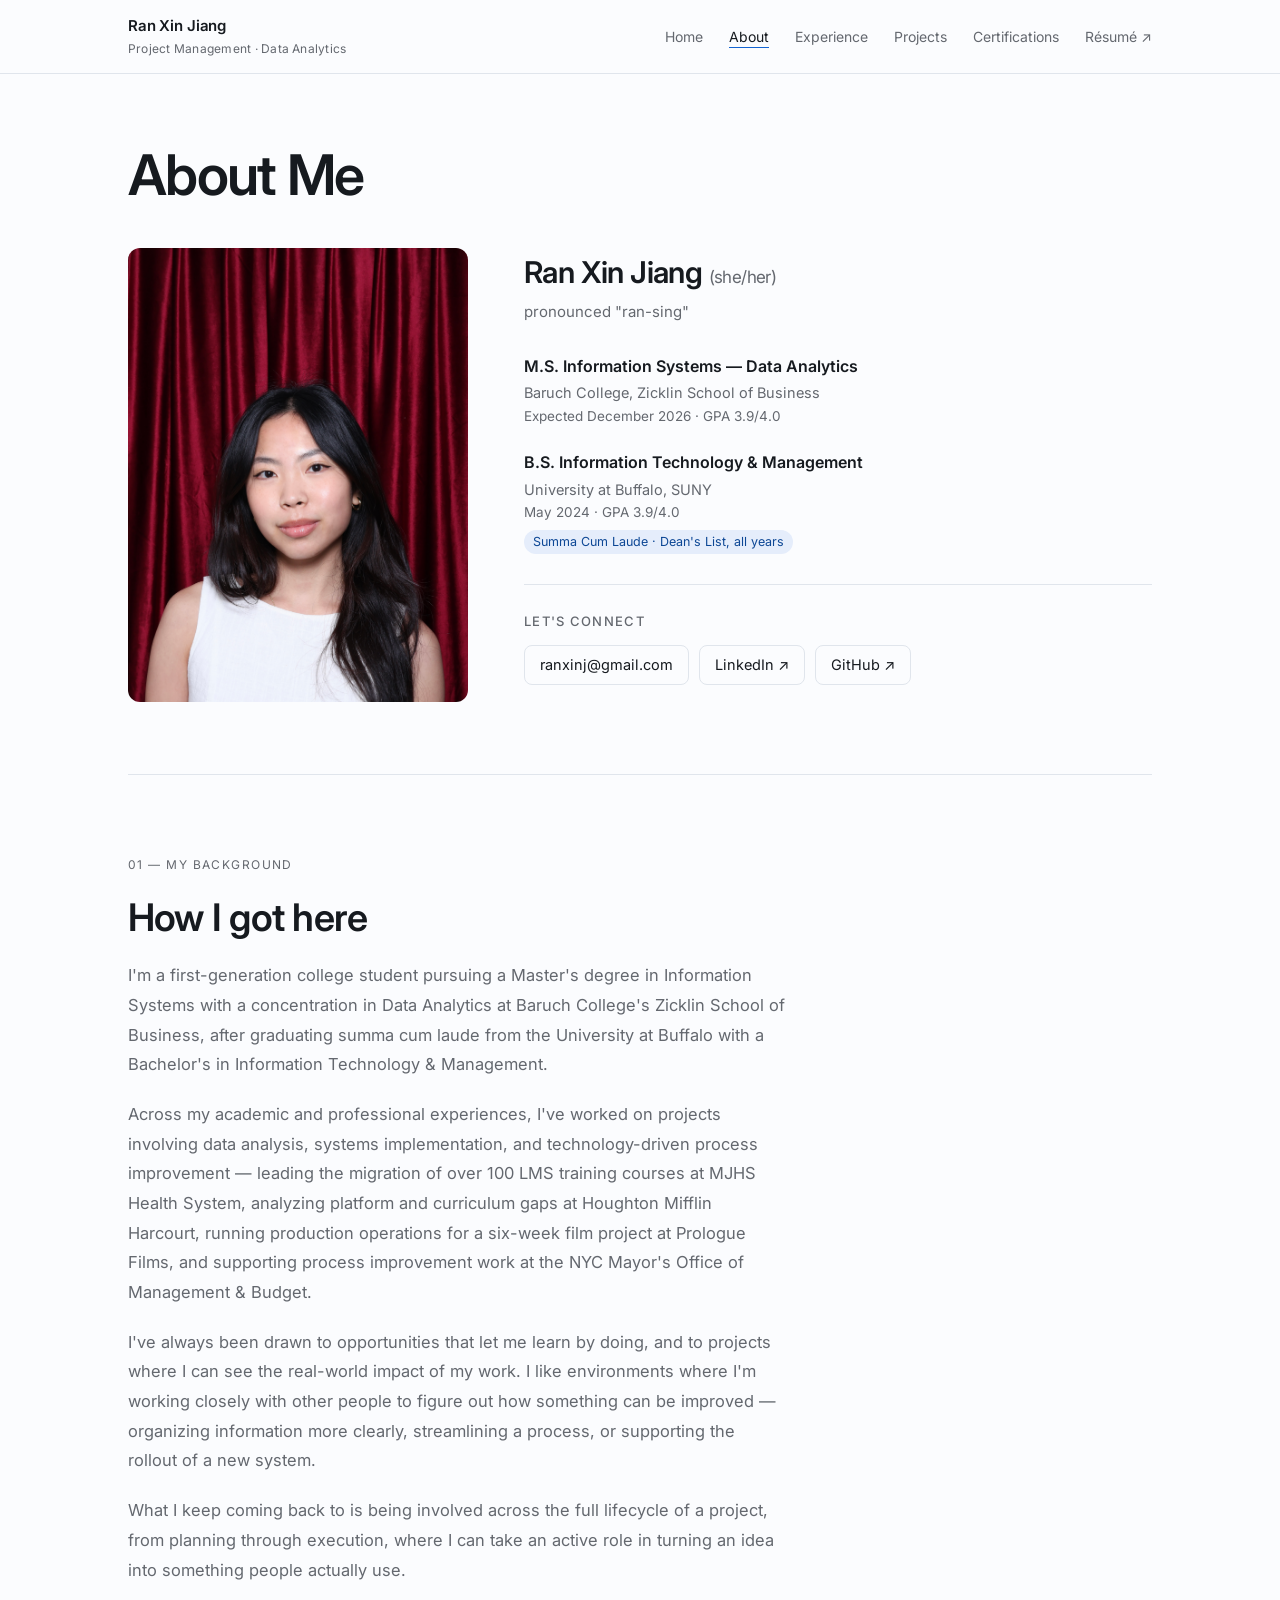
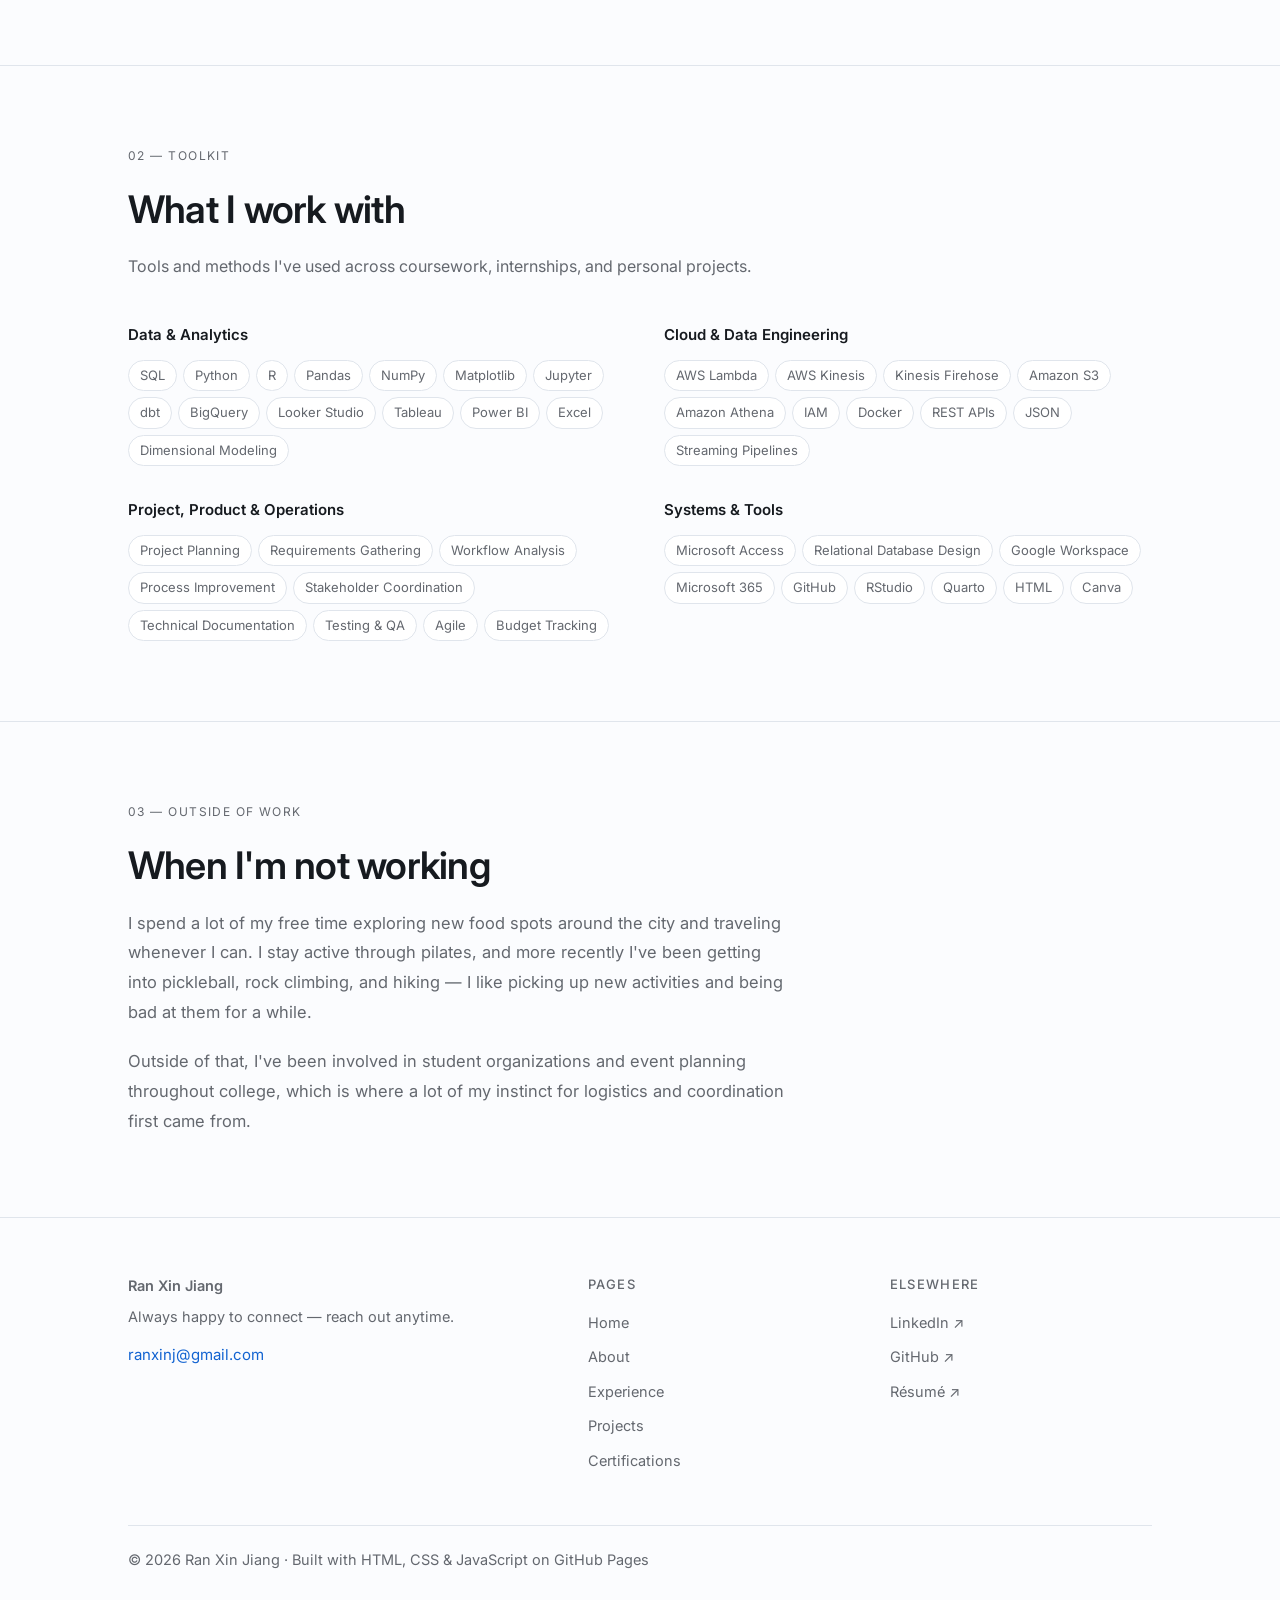
==== about.html @ e55210cb "Create about.html" ====
<!DOCTYPE html>
<html lang="en">
<head>
<meta charset="utf-8">
<meta name="viewport" content="width=device-width, initial-scale=1">
<title>About — Ran Xin Jiang</title>
<meta name="description" content="About Ran Xin Jiang — M.S. Information Systems (Data Analytics) at Baruch College, with experience across project management, data analytics, and operations.">
<link rel="preconnect" href="https://fonts.googleapis.com">
<link rel="preconnect" href="https://fonts.gstatic.com" crossorigin>
<link href="https://fonts.googleapis.com/css2?family=Inter:wght@400;500;600&display=swap" rel="stylesheet">
<link rel="stylesheet" href="css/style.css">
</head>
<body>

<nav class="nav">
  <div class="nav-inner">
    <a class="brand" href="index.html">Ran Xin Jiang<span>Project Management · Data Analytics</span></a>
    <button class="nav-toggle" id="navToggle" aria-label="Menu">Menu</button>
    <ul class="nav-links" id="navLinks">
      <li><a href="index.html">Home</a></li>
      <li><a href="about.html" class="active">About</a></li>
      <li><a href="experience.html">Experience</a></li>
      <li><a href="projects.html">Projects</a></li>
      <li><a href="certifications.html">Certifications</a></li>
      <li><a href="Ran_Xin_Jiang_Resume.pdf" target="_blank" rel="noopener">Résumé ↗</a></li>
    </ul>
  </div>
</nav>

<header class="page-head">
  <div class="wrap">
    <h1>About Me</h1>
  </div>
</header>

<div class="wrap">
  <div class="about-grid">
    <img class="about-photo" src="img/ranxin.jpg" alt="Ran Xin Jiang">
    <div>
      <p class="id-name">Ran Xin Jiang <em>(she/her)</em></p>
      <p class="id-pron">pronounced "ran-sing"</p>

      <div class="edu-item">
        <h3>M.S. Information Systems — Data Analytics</h3>
        <p>Baruch College, Zicklin School of Business</p>
        <p class="meta">Expected December 2026 · GPA 3.9/4.0</p>
      </div>

      <div class="edu-item">
        <h3>B.S. Information Technology &amp; Management</h3>
        <p>University at Buffalo, SUNY</p>
        <p class="meta">May 2024 · GPA 3.9/4.0</p>
        <span class="awards">Summa Cum Laude · Dean's List, all years</span>
      </div>

      <div class="connect">
        <h4>Let's connect</h4>
        <ul>
          <li><a href="mailto:ranxinj@gmail.com">ranxinj@gmail.com</a></li>
          <li><a href="https://www.linkedin.com/in/ranxin-jiang/" target="_blank" rel="noopener">LinkedIn ↗</a></li>
          <li><a href="https://github.com/ranxinjiang" target="_blank" rel="noopener">GitHub ↗</a></li>
        </ul>
      </div>
    </div>
  </div>
</div>

<section class="section">
  <div class="wrap">
    <p class="sec-num">01 — My background</p>
    <h2>How I got here</h2>
    <div class="prose">
      <p>I'm a first-generation college student pursuing a Master's degree in Information Systems with a concentration in Data Analytics at Baruch College's Zicklin School of Business, after graduating summa cum laude from the University at Buffalo with a Bachelor's in Information Technology &amp; Management.</p>
      <p>Across my academic and professional experiences, I've worked on projects involving data analysis, systems implementation, and technology-driven process improvement — leading the migration of over 100 LMS training courses at MJHS Health System, analyzing platform and curriculum gaps at Houghton Mifflin Harcourt, running production operations for a six-week film project at Prologue Films, and supporting process improvement work at the NYC Mayor's Office of Management &amp; Budget.</p>
      <p>I've always been drawn to opportunities that let me learn by doing, and to projects where I can see the real-world impact of my work. I like environments where I'm working closely with other people to figure out how something can be improved — organizing information more clearly, streamlining a process, or supporting the rollout of a new system.</p>
      <p>What I keep coming back to is being involved across the full lifecycle of a project, from planning through execution, where I can take an active role in turning an idea into something people actually use.</p>
    </div>
  </div>
</section>

<section class="section">
  <div class="wrap">
    <p class="sec-num">02 — Toolkit</p>
    <h2>What I work with</h2>
    <p class="sub">Tools and methods I've used across coursework, internships, and personal projects.</p>
    <div class="skills-grid">

      <div class="skill-group">
        <h3>Data &amp; Analytics</h3>
        <ul>
          <li>SQL</li><li>Python</li><li>R</li><li>Pandas</li><li>NumPy</li><li>Matplotlib</li>
          <li>Jupyter</li><li>dbt</li><li>BigQuery</li><li>Looker Studio</li><li>Tableau</li>
          <li>Power BI</li><li>Excel</li><li>Dimensional Modeling</li>
        </ul>
      </div>

      <div class="skill-group">
        <h3>Cloud &amp; Data Engineering</h3>
        <ul>
          <li>AWS Lambda</li><li>AWS Kinesis</li><li>Kinesis Firehose</li><li>Amazon S3</li>
          <li>Amazon Athena</li><li>IAM</li><li>Docker</li><li>REST APIs</li><li>JSON</li>
          <li>Streaming Pipelines</li>
        </ul>
      </div>

      <div class="skill-group">
        <h3>Project, Product &amp; Operations</h3>
        <ul>
          <li>Project Planning</li><li>Requirements Gathering</li><li>Workflow Analysis</li>
          <li>Process Improvement</li><li>Stakeholder Coordination</li><li>Technical Documentation</li>
          <li>Testing &amp; QA</li><li>Agile</li><li>Budget Tracking</li>
        </ul>
      </div>

      <div class="skill-group">
        <h3>Systems &amp; Tools</h3>
        <ul>
          <li>Microsoft Access</li><li>Relational Database Design</li><li>Google Workspace</li>
          <li>Microsoft 365</li><li>GitHub</li><li>RStudio</li><li>Quarto</li><li>HTML</li><li>Canva</li>
        </ul>
      </div>

    </div>
  </div>
</section>

<section class="section">
  <div class="wrap">
    <p class="sec-num">03 — Outside of work</p>
    <h2>When I'm not working</h2>
    <div class="prose">
      <p>I spend a lot of my free time exploring new food spots around the city and traveling whenever I can. I stay active through pilates, and more recently I've been getting into pickleball, rock climbing, and hiking — I like picking up new activities and being bad at them for a while.</p>
      <p>Outside of that, I've been involved in student organizations and event planning throughout college, which is where a lot of my instinct for logistics and coordination first came from.</p>
    </div>
  </div>
</section>

<footer class="footer">
  <div class="wrap">
    <div class="footer-grid">
      <div>
        <p class="name">Ran Xin Jiang</p>
        <p>Always happy to connect — reach out anytime.</p>
        <p style="margin-top:14px"><a class="mail" href="mailto:ranxinj@gmail.com">ranxinj@gmail.com</a></p>
      </div>
      <div>
        <h4>Pages</h4>
        <ul>
          <li><a href="index.html">Home</a></li>
          <li><a href="about.html">About</a></li>
          <li><a href="experience.html">Experience</a></li>
          <li><a href="projects.html">Projects</a></li>
          <li><a href="certifications.html">Certifications</a></li>
        </ul>
      </div>
      <div>
        <h4>Elsewhere</h4>
        <ul>
          <li><a href="https://www.linkedin.com/in/ranxin-jiang/" target="_blank" rel="noopener">LinkedIn ↗</a></li>
          <li><a href="https://github.com/ranxinjiang" target="_blank" rel="noopener">GitHub ↗</a></li>
          <li><a href="Ran_Xin_Jiang_Resume.pdf" target="_blank" rel="noopener">Résumé ↗</a></li>
        </ul>
      </div>
    </div>
    <p class="copyright">© 2026 Ran Xin Jiang · Built with HTML, CSS &amp; JavaScript on GitHub Pages</p>
  </div>
</footer>

<script>
  document.getElementById('navToggle').addEventListener('click', function () {
    document.getElementById('navLinks').classList.toggle('open');
  });
</script>

</body>
</html>
---- css/style.css ----
/* ===== Ran Xin Jiang — portfolio styles ===== */

:root {
  --bg: #fbfcfe;
  --surface: #ffffff;
  --text: #161a1f;
  --muted: #64686f;
  --accent: #1263d1;
  --accent-dark: #0d4795;
  --accent-soft: #e5edfb;
  --border: #e0e5ec;
  --max: 1080px;
  --radius: 12px;
}

* { box-sizing: border-box; margin: 0; padding: 0; }

html { scroll-behavior: smooth; }

body {
  font-family: "Inter", -apple-system, BlinkMacSystemFont, "Segoe UI", Helvetica, Arial, sans-serif;
  background: var(--bg);
  color: var(--text);
  line-height: 1.65;
  -webkit-font-smoothing: antialiased;
}

.wrap { max-width: var(--max); margin: 0 auto; padding: 0 28px; }

a { color: inherit; }

/* ---------- Nav ---------- */
.nav {
  position: sticky;
  top: 0;
  z-index: 50;
  background: rgba(251, 252, 254, 0.85);
  backdrop-filter: blur(10px);
  border-bottom: 1px solid var(--border);
}
.nav-inner {
  max-width: var(--max);
  margin: 0 auto;
  padding: 14px 28px;
  display: flex;
  align-items: center;
  justify-content: space-between;
  gap: 24px;
}
.brand { font-weight: 600; font-size: 15px; letter-spacing: -0.01em; text-decoration: none; }
.brand span { display: block; font-weight: 400; font-size: 12px; color: var(--muted); letter-spacing: 0.02em; }

.nav-links { display: flex; gap: 26px; list-style: none; align-items: center; }
.nav-links a {
  text-decoration: none;
  font-size: 14px;
  color: var(--muted);
  padding-bottom: 2px;
  border-bottom: 1.5px solid transparent;
  transition: color .15s, border-color .15s;
}
.nav-links a:hover { color: var(--text); }
.nav-links a.active { color: var(--text); border-bottom-color: var(--accent); }

.nav-toggle {
  display: none;
  background: none;
  border: 1px solid var(--border);
  border-radius: 8px;
  padding: 6px 10px;
  font-size: 14px;
  cursor: pointer;
}

/* ---------- Hero ---------- */
.hero { padding: 84px 0 60px; }
.hero-split {
  display: grid;
  grid-template-columns: 1fr 340px;
  gap: 56px;
  align-items: center;
}
.hero-photo {
  width: 100%;
  aspect-ratio: 3 / 4;
  object-fit: cover;
  object-position: 55% center;
  border-radius: var(--radius);
  display: block;
}

.eyebrow {
  font-size: 12px;
  letter-spacing: 0.12em;
  text-transform: uppercase;
  color: var(--accent);
  font-weight: 500;
  margin-bottom: 18px;
}
.hero h1 {
  font-size: clamp(42px, 6vw, 66px);
  line-height: 1.03;
  letter-spacing: -0.03em;
  font-weight: 600;
  margin-bottom: 20px;
}
.hero .lede {
  font-size: 18px;
  color: var(--muted);
  max-width: 560px;
  margin-bottom: 32px;
}

.btn-row { display: flex; gap: 12px; flex-wrap: wrap; }
.btn {
  display: inline-block;
  padding: 11px 22px;
  border-radius: 8px;
  font-size: 15px;
  text-decoration: none;
  border: 1px solid var(--border);
  transition: background .15s, border-color .15s;
}
.btn-primary { background: var(--accent); color: #fff; border-color: var(--accent); }
.btn-primary:hover { background: var(--accent-dark); border-color: var(--accent-dark); }
.btn-ghost:hover { border-color: var(--text); }

/* ---------- Stats ---------- */
.stats {
  display: grid;
  grid-template-columns: repeat(3, 1fr);
  gap: 40px;
  padding: 32px 0 80px;
  border-bottom: 1px solid var(--border);
}
.stat .n { font-size: 30px; font-weight: 600; letter-spacing: -0.02em; }
.stat .l { font-size: 14px; color: var(--muted); }

/* ---------- Sections ---------- */
.section { padding: 80px 0; border-bottom: 1px solid var(--border); }
.section:last-of-type { border-bottom: none; }
.sec-num {
  font-size: 12px;
  letter-spacing: 0.12em;
  text-transform: uppercase;
  color: var(--muted);
  margin-bottom: 12px;
}
.section h2 {
  font-size: clamp(28px, 4vw, 38px);
  letter-spacing: -0.02em;
  font-weight: 600;
  margin-bottom: 12px;
}
.section .sub { color: var(--muted); max-width: 640px; margin-bottom: 44px; }

/* ---------- Cards ---------- */
.card-grid { display: grid; grid-template-columns: repeat(3, 1fr); gap: 20px; }
.card {
  background: var(--surface);
  border: 1px solid var(--border);
  border-radius: var(--radius);
  padding: 24px;
  text-decoration: none;
  display: flex;
  flex-direction: column;
  transition: border-color .15s, transform .15s;
}
a.card:hover { border-color: var(--accent); transform: translateY(-2px); }
.card .kicker { font-size: 12px; letter-spacing: .1em; text-transform: uppercase; color: var(--accent); margin-bottom: 12px; }
.card h3 { font-size: 18px; font-weight: 600; letter-spacing: -0.01em; margin-bottom: 10px; }
.card p { font-size: 14.5px; color: var(--muted); flex: 1; }
.tags { display: flex; flex-wrap: wrap; gap: 6px; margin-top: 18px; }
.tag {
  font-size: 12px;
  background: var(--accent-soft);
  color: var(--accent-dark);
  padding: 3px 9px;
  border-radius: 20px;
}

.focus-grid { display: grid; grid-template-columns: repeat(2, 1fr); gap: 36px 48px; }
.focus h3 { font-size: 16px; font-weight: 600; margin-bottom: 6px; }
.focus p { font-size: 14.5px; color: var(--muted); }

/* ---------- About teaser ---------- */
.about-teaser { max-width: 620px; }
.about-teaser p { color: var(--muted); font-size: 16.5px; line-height: 1.75; margin-bottom: 22px; }
.about-teaser .btn { margin-top: 6px; }

/* ---------- Interior page header ---------- */
.page-head { padding: 72px 0 12px; }
.page-head h1 {
  font-size: clamp(38px, 5.5vw, 56px);
  line-height: 1.05;
  letter-spacing: -0.03em;
  font-weight: 600;
}

/* ---------- About: identity block ---------- */
.about-grid {
  display: grid;
  grid-template-columns: 340px 1fr;
  gap: 56px;
  align-items: start;
  padding: 32px 0 72px;
  border-bottom: 1px solid var(--border);
}
.about-photo {
  width: 100%;
  aspect-ratio: 3 / 4;
  object-fit: cover;
  object-position: 55% center;
  border-radius: var(--radius);
  display: block;
}
.id-name { font-size: 30px; font-weight: 600; letter-spacing: -0.02em; margin-bottom: 2px; }
.id-name em { font-style: normal; font-size: 17px; font-weight: 400; color: var(--muted); }
.id-pron { font-size: 15px; color: var(--muted); margin-bottom: 28px; }

.edu-item { margin-bottom: 22px; }
.edu-item h3 { font-size: 16px; font-weight: 600; margin-bottom: 2px; }
.edu-item p { font-size: 14.5px; color: var(--muted); }
.edu-item .meta { font-size: 13.5px; color: var(--muted); }
.edu-item .awards { display: inline-block; font-size: 12.5px; background: var(--accent-soft); color: var(--accent-dark); padding: 2px 9px; border-radius: 20px; margin-top: 6px; }

.connect { margin-top: 30px; padding-top: 26px; border-top: 1px solid var(--border); }
.connect h4 { font-size: 13px; text-transform: uppercase; letter-spacing: .1em; color: var(--muted); font-weight: 500; margin-bottom: 12px; }
.connect ul { list-style: none; display: flex; flex-wrap: wrap; gap: 10px; }
.connect a {
  display: inline-block;
  font-size: 14.5px;
  text-decoration: none;
  border: 1px solid var(--border);
  border-radius: 8px;
  padding: 7px 15px;
  transition: border-color .15s, color .15s;
}
.connect a:hover { border-color: var(--accent); color: var(--accent); }

/* ---------- About: prose ---------- */
.prose { max-width: 660px; }
.prose p { font-size: 16.5px; color: var(--muted); line-height: 1.8; margin-bottom: 20px; }
.prose p:last-child { margin-bottom: 0; }

/* ---------- Skills ---------- */
.skills-grid { display: grid; grid-template-columns: repeat(2, 1fr); gap: 32px 48px; }
.skill-group h3 { font-size: 15px; font-weight: 600; margin-bottom: 12px; }
.skill-group ul { list-style: none; display: flex; flex-wrap: wrap; gap: 6px; }
.skill-group li {
  font-size: 13px;
  background: var(--surface);
  border: 1px solid var(--border);
  color: var(--muted);
  padding: 4px 11px;
  border-radius: 20px;
}

/* ---------- Footer ---------- */
.footer { border-top: 1px solid var(--border); padding: 56px 0 40px; }
.footer-grid { display: grid; grid-template-columns: 1.6fr 1fr 1fr; gap: 40px; }
.footer h4 { font-size: 13px; text-transform: uppercase; letter-spacing: .1em; color: var(--muted); font-weight: 500; margin-bottom: 14px; }
.footer .name { font-weight: 600; margin-bottom: 8px; }
.footer p { font-size: 14.5px; color: var(--muted); }
.footer ul { list-style: none; }
.footer ul li { margin-bottom: 8px; }
.footer ul a { font-size: 14.5px; color: var(--muted); text-decoration: none; }
.footer ul a:hover { color: var(--accent); }
.footer a.mail { color: var(--accent); text-decoration: none; font-size: 15px; }
.copyright { margin-top: 44px; padding-top: 22px; border-top: 1px solid var(--border); font-size: 13px; color: var(--muted); }

/* ---------- Mobile ---------- */
@media (max-width: 860px) {
  .nav-toggle { display: block; }
  .nav-links {
    display: none;
    position: absolute;
    top: 100%;
    left: 0;
    right: 0;
    flex-direction: column;
    gap: 0;
    background: var(--surface);
    border-bottom: 1px solid var(--border);
    padding: 8px 28px 16px;
  }
  .nav-links.open { display: flex; }
  .nav-links a { display: block; padding: 10px 0; border-bottom: none; }

  .hero { padding: 48px 0 40px; }
  .hero-split { grid-template-columns: 1fr; gap: 30px; }
  .hero-photo { max-width: 260px; }

  .stats { grid-template-columns: 1fr; gap: 24px; padding-bottom: 56px; }
  .card-grid, .focus-grid { grid-template-columns: 1fr; }

  .page-head { padding: 44px 0 8px; }
  .about-grid { grid-template-columns: 1fr; gap: 30px; padding: 24px 0 52px; }
  .about-photo { max-width: 260px; }
  .skills-grid { grid-template-columns: 1fr; gap: 26px; }
  .footer-grid { grid-template-columns: 1fr; gap: 32px; }
  .section { padding: 60px 0; }
}
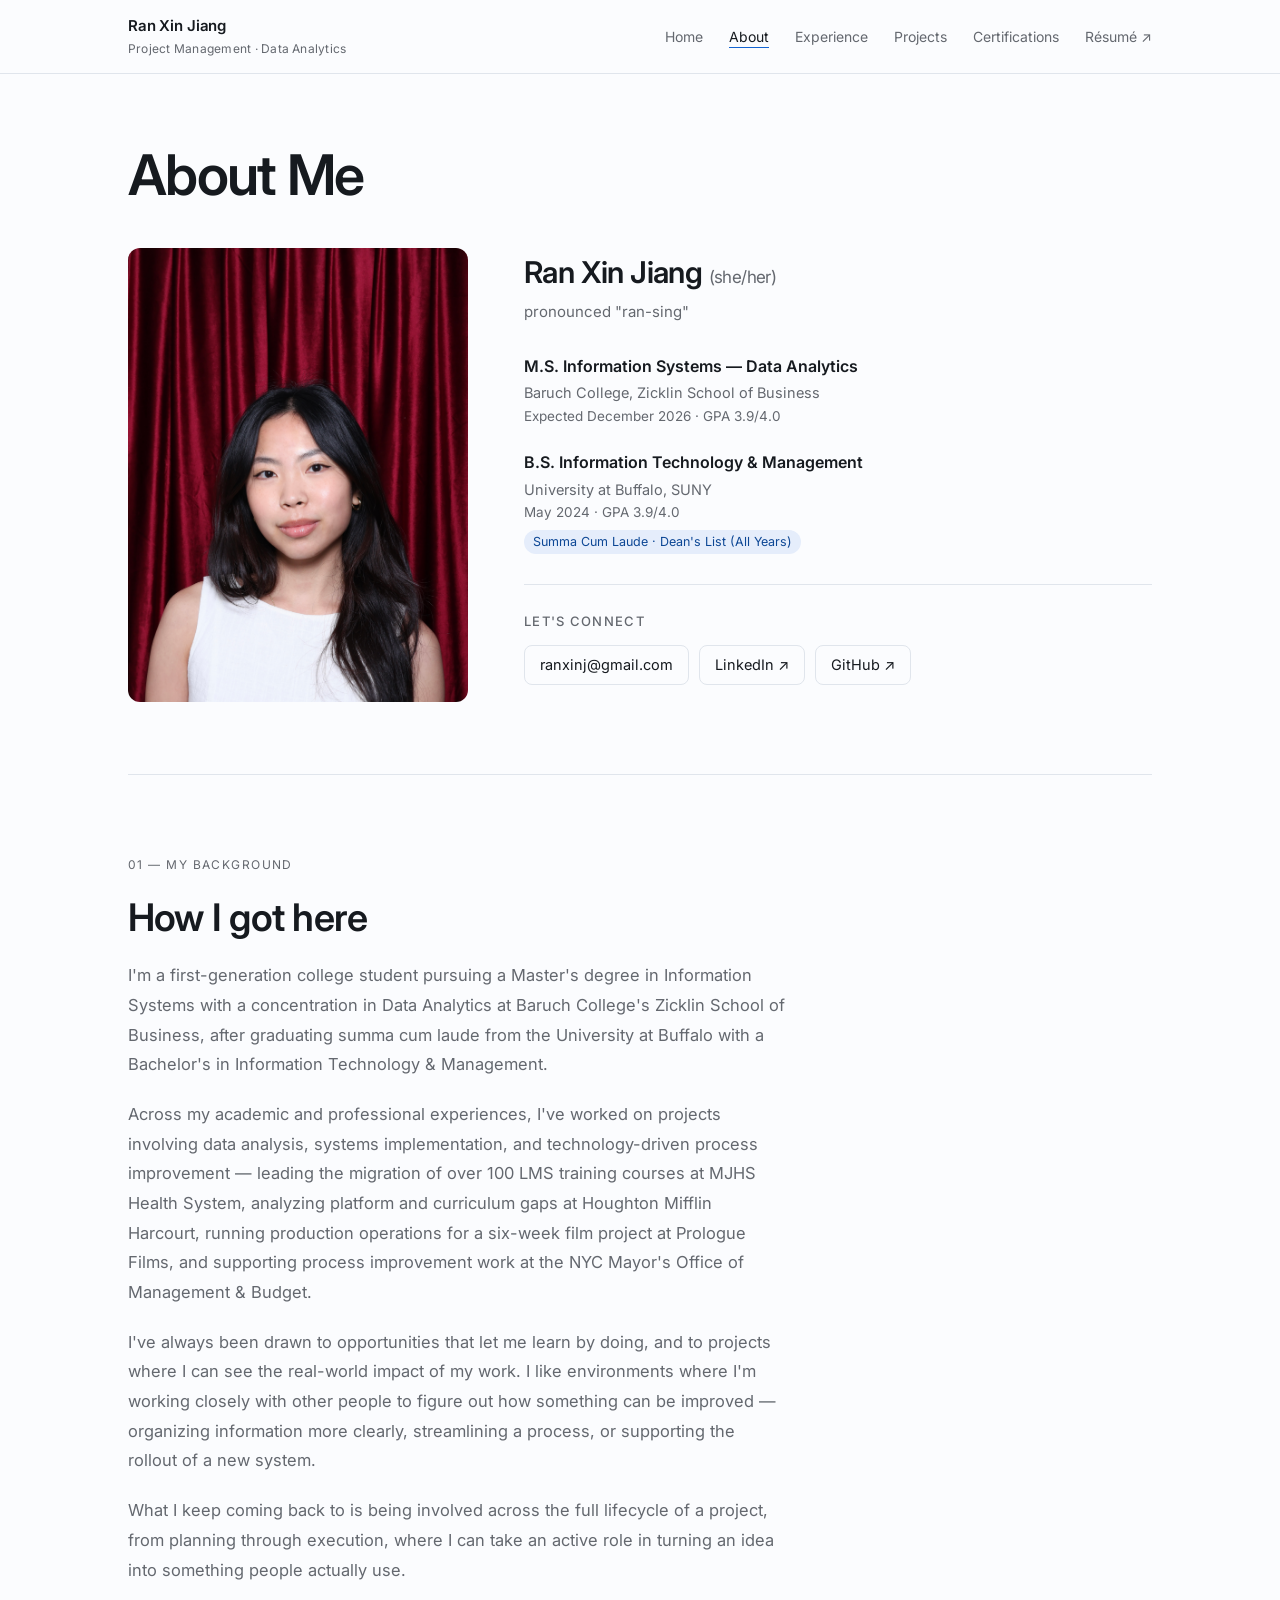
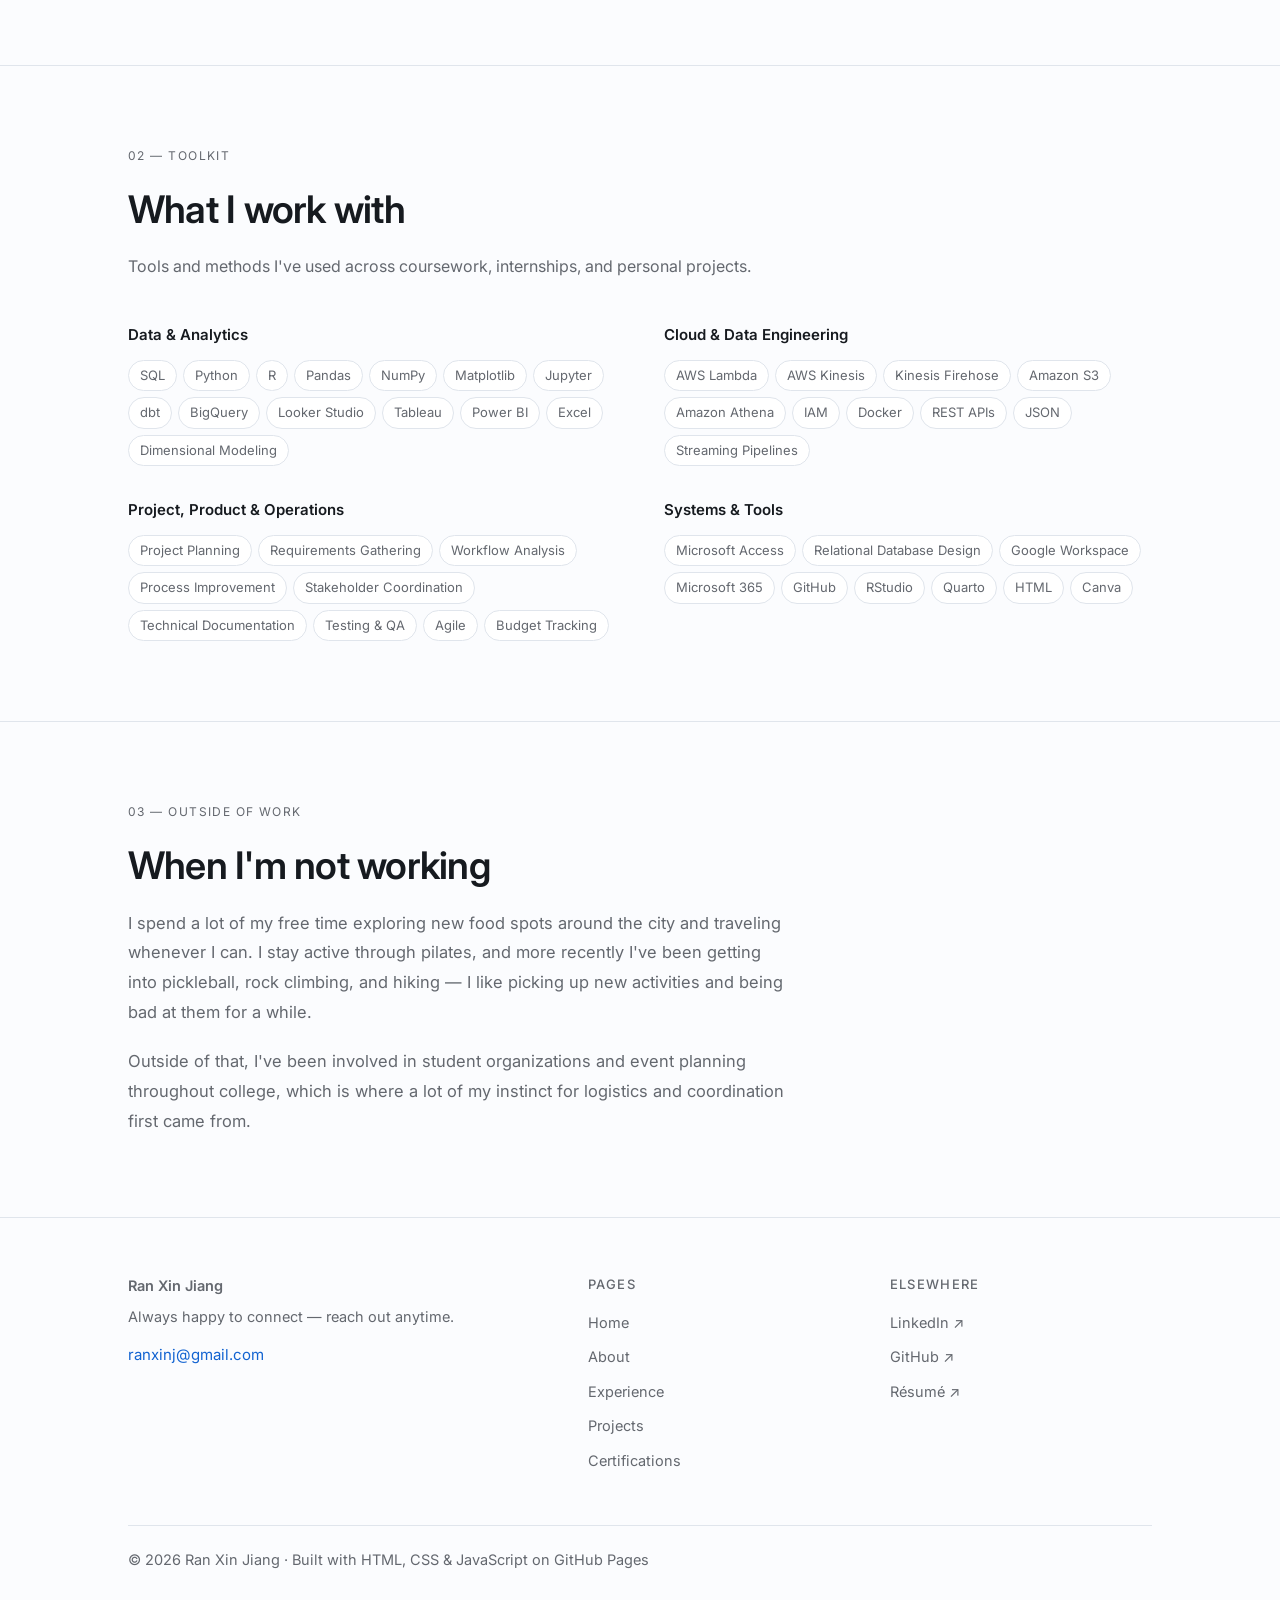
==== commit d4b7a6cf: "Update about.html" ====
--- a/about.html
+++ b/about.html
@@ -50,7 +50,7 @@
         <h3>B.S. Information Technology &amp; Management</h3>
         <p>University at Buffalo, SUNY</p>
         <p class="meta">May 2024 · GPA 3.9/4.0</p>
-        <span class="awards">Summa Cum Laude · Dean's List, all years</span>
+        <span class="awards">Summa Cum Laude · Dean's List (All Years)</span>
       </div>
 
       <div class="connect">
--- a/css/style.css
+++ b/css/style.css
@@ -15,6 +15,8 @@
 
 * { box-sizing: border-box; margin: 0; padding: 0; }
 
+img { max-width: 100%; height: auto; display: block; }
+
 html { scroll-behavior: smooth; }
 
 body {
@@ -183,7 +185,7 @@
 .focus h3 { font-size: 16px; font-weight: 600; margin-bottom: 6px; }
 .focus p { font-size: 14.5px; color: var(--muted); }
 
-/* ---------- About teaser ---------- */
+/* ---------- About teaser (home) ---------- */
 .about-teaser { max-width: 620px; }
 .about-teaser p { color: var(--muted); font-size: 16.5px; line-height: 1.75; margin-bottom: 22px; }
 .about-teaser .btn { margin-top: 6px; }
@@ -255,6 +257,122 @@
   padding: 4px 11px;
   border-radius: 20px;
 }
+
+/* ---------- Timeline ---------- */
+.timeline { list-style: none; position: relative; margin-top: 8px; }
+.timeline::before {
+  content: "";
+  position: absolute;
+  left: 112px;
+  top: 10px;
+  bottom: 10px;
+  width: 1px;
+  background: var(--border);
+}
+.tl-item {
+  position: relative;
+  display: grid;
+  grid-template-columns: 112px 1fr;
+  gap: 36px;
+  padding-bottom: 38px;
+}
+.tl-item:last-child { padding-bottom: 0; }
+.tl-item::before {
+  content: "";
+  position: absolute;
+  left: 112px;
+  margin-left: -5.5px;
+  top: 6px;
+  width: 11px;
+  height: 11px;
+  border-radius: 50%;
+  background: var(--bg);
+  border: 2px solid var(--border);
+}
+.tl-item.is-edu::before { border-color: var(--accent); background: var(--accent); }
+
+.tl-date {
+  text-align: right;
+  padding-right: 24px;
+  padding-top: 1px;
+  font-size: 13.5px;
+  color: var(--muted);
+  line-height: 1.45;
+}
+
+.tl-head { display: flex; align-items: flex-start; justify-content: space-between; gap: 16px; }
+.tl-type {
+  display: inline-block;
+  font-size: 11px;
+  letter-spacing: .08em;
+  text-transform: uppercase;
+  padding: 2px 9px;
+  border-radius: 20px;
+  margin-bottom: 8px;
+}
+.t-work { background: var(--accent-soft); color: var(--accent-dark); }
+.t-edu { background: var(--accent); color: #fff; }
+.t-lead { background: var(--surface); border: 1px solid var(--border); color: var(--muted); }
+
+.tl-item h3 { font-size: 19px; font-weight: 600; letter-spacing: -0.01em; margin-bottom: 2px; }
+.tl-org { font-size: 15px; font-weight: 500; color: var(--text); margin-bottom: 3px; }
+.tl-summary { font-size: 14.5px; color: var(--muted); }
+
+.tl-toggle {
+  flex: none;
+  width: 30px;
+  height: 30px;
+  border: 1px solid var(--border);
+  background: var(--accent-soft);
+  color: var(--accent-dark);
+  border-radius: 8px;
+  font-size: 17px;
+  line-height: 1;
+  cursor: pointer;
+  transition: background .15s, border-color .15s;
+}
+.tl-toggle:hover { border-color: var(--accent); }
+.tl-toggle[aria-expanded="true"] { background: var(--accent); color: #fff; border-color: var(--accent); }
+
+.tl-detail { padding-top: 16px; }
+.tl-detail[hidden] { display: none; }
+.tl-bullets { list-style: none; }
+.tl-bullets li {
+  position: relative;
+  padding-left: 18px;
+  font-size: 15px;
+  color: var(--muted);
+  line-height: 1.65;
+  margin-bottom: 9px;
+}
+.tl-bullets li::before {
+  content: "";
+  position: absolute;
+  left: 2px;
+  top: 10px;
+  width: 5px;
+  height: 5px;
+  border-radius: 50%;
+  background: var(--border);
+}
+.tl-detail h4 {
+  font-size: 12px;
+  text-transform: uppercase;
+  letter-spacing: .1em;
+  color: var(--muted);
+  font-weight: 500;
+  margin: 16px 0 9px;
+}
+.tl-courses { list-style: none; display: flex; flex-wrap: wrap; gap: 6px; }
+.tl-courses li {
+  font-size: 13px;
+  background: var(--surface);
+  border: 1px solid var(--border);
+  color: var(--muted);
+  padding: 4px 11px;
+  border-radius: 20px;
+}
+.tl-detail .tags { margin-top: 6px; }
 
 /* ---------- Footer ---------- */
 .footer { border-top: 1px solid var(--border); padding: 56px 0 40px; }
@@ -298,6 +416,13 @@
   .about-grid { grid-template-columns: 1fr; gap: 30px; padding: 24px 0 52px; }
   .about-photo { max-width: 260px; }
   .skills-grid { grid-template-columns: 1fr; gap: 26px; }
+
+  .timeline::before { left: 5px; }
+  .tl-item { grid-template-columns: 1fr; gap: 6px; padding-left: 26px; padding-bottom: 32px; }
+  .tl-item::before { left: 5px; }
+  .tl-date { text-align: left; padding-right: 0; }
+  .tl-item h3 { font-size: 17px; }
+
   .footer-grid { grid-template-columns: 1fr; gap: 32px; }
   .section { padding: 60px 0; }
 }
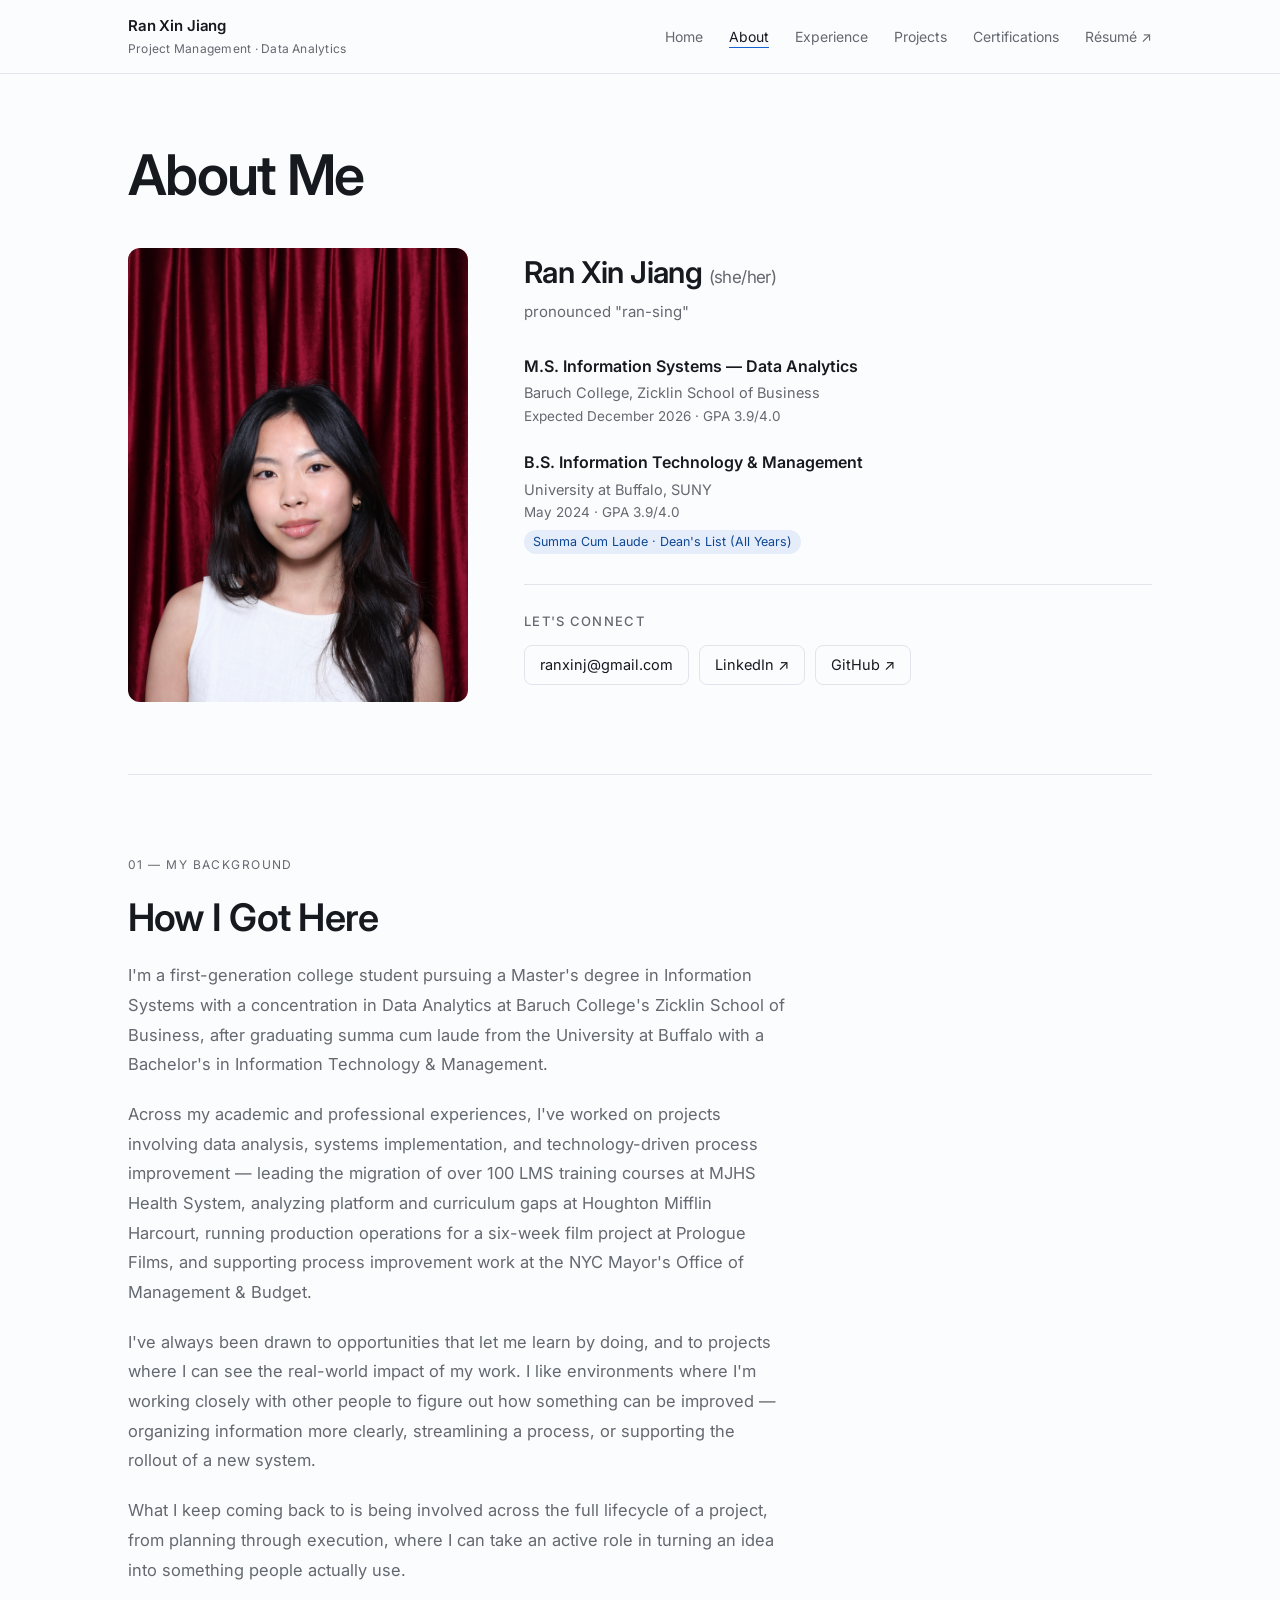
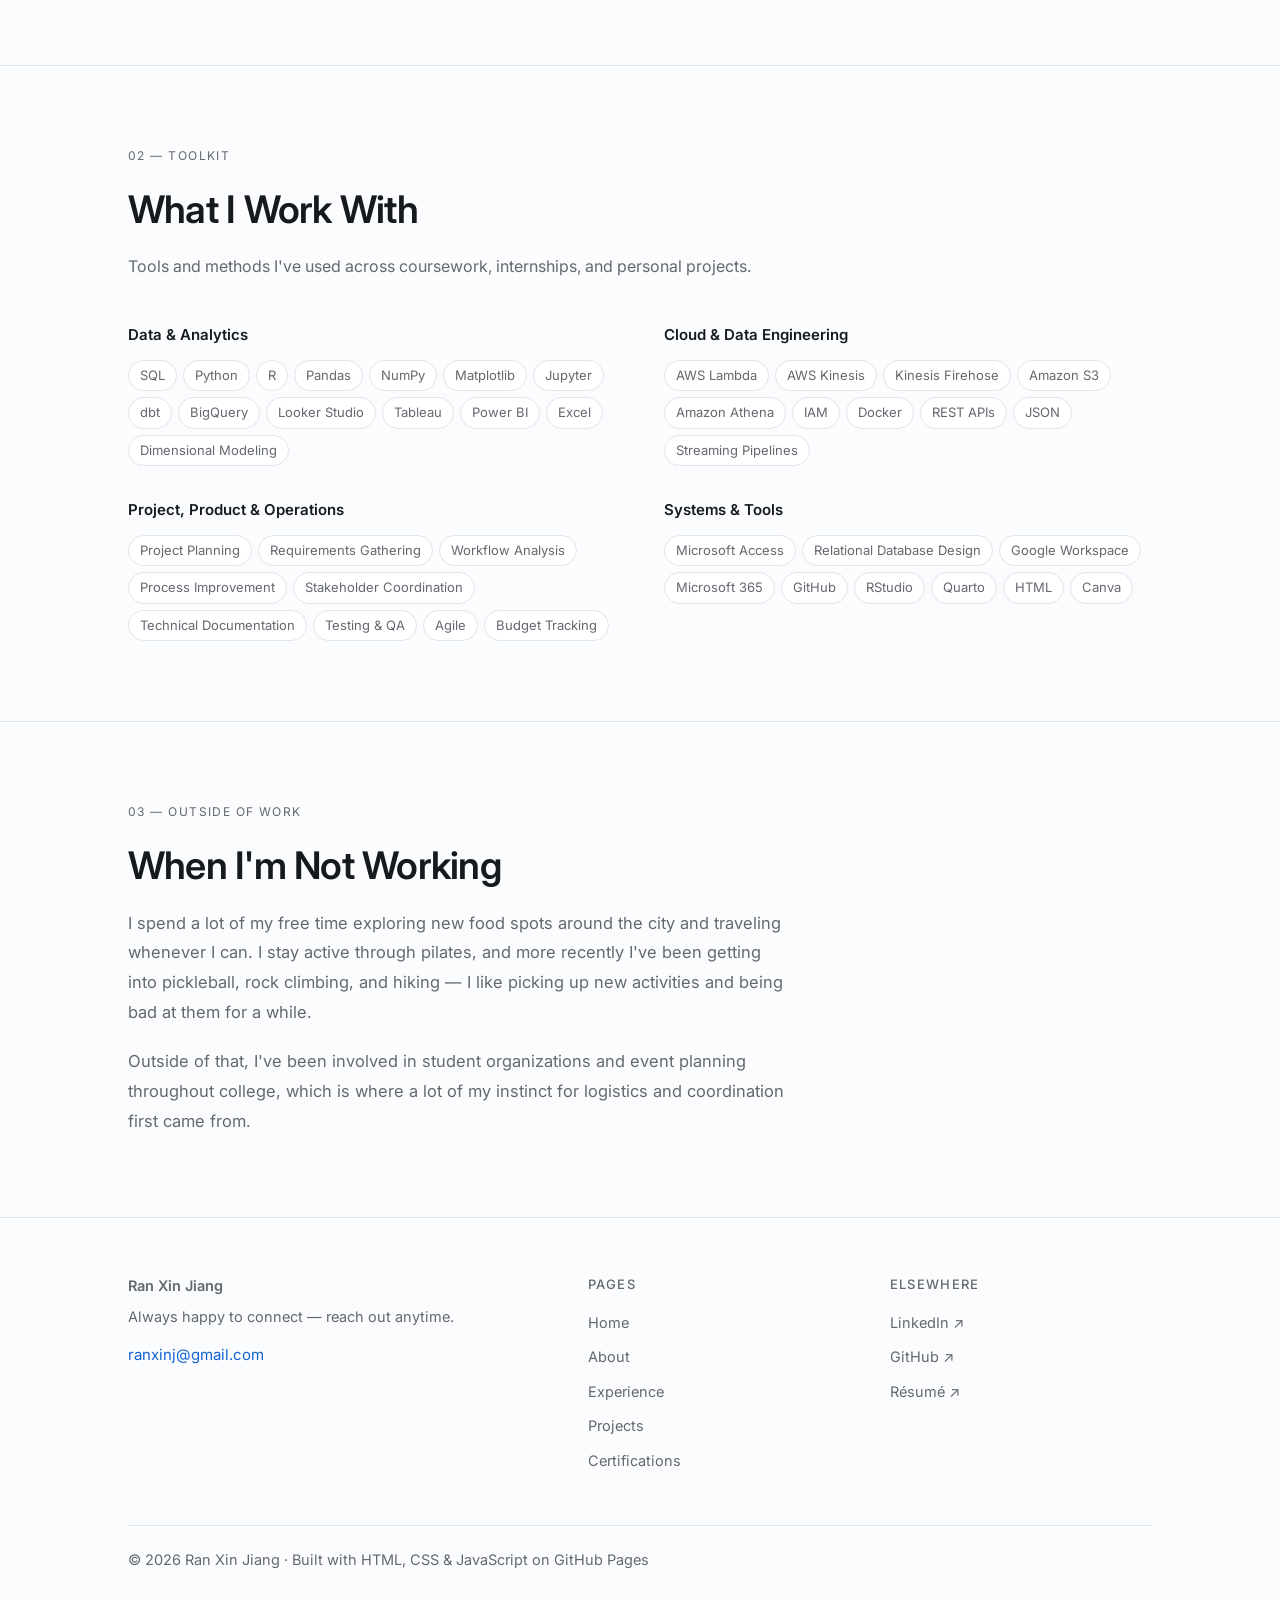
==== commit 228da124: "Update about.html" ====
--- a/about.html
+++ b/about.html
@@ -67,8 +67,8 @@
 
 <section class="section">
   <div class="wrap">
-    <p class="sec-num">01 — My background</p>
-    <h2>How I got here</h2>
+    <p class="sec-num">01 — My Background</p>
+    <h2>How I Got Here</h2>
     <div class="prose">
       <p>I'm a first-generation college student pursuing a Master's degree in Information Systems with a concentration in Data Analytics at Baruch College's Zicklin School of Business, after graduating summa cum laude from the University at Buffalo with a Bachelor's in Information Technology &amp; Management.</p>
       <p>Across my academic and professional experiences, I've worked on projects involving data analysis, systems implementation, and technology-driven process improvement — leading the migration of over 100 LMS training courses at MJHS Health System, analyzing platform and curriculum gaps at Houghton Mifflin Harcourt, running production operations for a six-week film project at Prologue Films, and supporting process improvement work at the NYC Mayor's Office of Management &amp; Budget.</p>
@@ -81,7 +81,7 @@
 <section class="section">
   <div class="wrap">
     <p class="sec-num">02 — Toolkit</p>
-    <h2>What I work with</h2>
+    <h2>What I Work With</h2>
     <p class="sub">Tools and methods I've used across coursework, internships, and personal projects.</p>
     <div class="skills-grid">
 
@@ -126,8 +126,8 @@
 
 <section class="section">
   <div class="wrap">
-    <p class="sec-num">03 — Outside of work</p>
-    <h2>When I'm not working</h2>
+    <p class="sec-num">03 — Outside of Work</p>
+    <h2>When I'm Not Working</h2>
     <div class="prose">
       <p>I spend a lot of my free time exploring new food spots around the city and traveling whenever I can. I stay active through pilates, and more recently I've been getting into pickleball, rock climbing, and hiking — I like picking up new activities and being bad at them for a while.</p>
       <p>Outside of that, I've been involved in student organizations and event planning throughout college, which is where a lot of my instinct for logistics and coordination first came from.</p>
--- a/css/style.css
+++ b/css/style.css
@@ -373,6 +373,266 @@
   border-radius: 20px;
 }
 .tl-detail .tags { margin-top: 6px; }
+
+/* ---------- Projects index ---------- */
+.proj-list { display: grid; gap: 20px; }
+.proj-card {
+  display: grid;
+  grid-template-columns: 1fr 300px;
+  gap: 40px;
+  background: var(--surface);
+  border: 1px solid var(--border);
+  border-radius: var(--radius);
+  padding: 28px;
+  text-decoration: none;
+  transition: border-color .15s, transform .15s;
+}
+.proj-card:hover { border-color: var(--accent); transform: translateY(-2px); }
+.proj-card .kicker { font-size: 12px; letter-spacing: .1em; text-transform: uppercase; color: var(--accent); margin-bottom: 10px; }
+.proj-card h3 { font-size: 22px; font-weight: 600; letter-spacing: -0.02em; margin-bottom: 8px; }
+.proj-card .meta { font-size: 13.5px; color: var(--muted); margin-bottom: 14px; }
+.proj-card > div > p { font-size: 15px; color: var(--muted); line-height: 1.7; }
+.proj-more { display: inline-block; margin-top: 16px; font-size: 14.5px; color: var(--accent); }
+.proj-side {
+  background: var(--accent-soft);
+  border-radius: 8px;
+  padding: 20px;
+  align-self: start;
+}
+.proj-side h4 {
+  font-size: 11.5px;
+  text-transform: uppercase;
+  letter-spacing: .1em;
+  color: var(--accent-dark);
+  font-weight: 500;
+  margin-bottom: 10px;
+}
+.proj-side ul { list-style: none; }
+.proj-side li { font-size: 13.5px; color: var(--accent-dark); margin-bottom: 5px; }
+.proj-side .num { font-size: 24px; font-weight: 600; letter-spacing: -0.02em; color: var(--accent-dark); }
+.proj-side .num-label { font-size: 13px; color: var(--accent-dark); margin-bottom: 16px; }
+
+/* ---------- Certifications ---------- */
+.cert-grid { display: grid; grid-template-columns: repeat(3, 1fr); gap: 20px; }
+.cert-card {
+  background: var(--surface);
+  border: 1px solid var(--border);
+  border-radius: var(--radius);
+  padding: 24px;
+  display: flex;
+  flex-direction: column;
+}
+.cert-card .issuer { font-size: 12px; letter-spacing: .1em; text-transform: uppercase; color: var(--accent); margin-bottom: 12px; }
+.cert-card h3 { font-size: 17px; font-weight: 600; letter-spacing: -0.01em; margin-bottom: 4px; }
+.cert-card .when { font-size: 13.5px; color: var(--muted); margin-bottom: 14px; }
+.cert-card h4 {
+  font-size: 11.5px;
+  text-transform: uppercase;
+  letter-spacing: .1em;
+  color: var(--muted);
+  font-weight: 500;
+  margin-bottom: 8px;
+}
+.task-list { list-style: none; margin-bottom: 16px; }
+.task-list li {
+  position: relative;
+  padding-left: 16px;
+  font-size: 14px;
+  color: var(--muted);
+  line-height: 1.55;
+  margin-bottom: 6px;
+}
+.task-list li::before {
+  content: "";
+  position: absolute;
+  left: 2px;
+  top: 9px;
+  width: 4px;
+  height: 4px;
+  border-radius: 50%;
+  background: var(--border);
+}
+.cert-card .cert-detail { padding-top: 4px; }
+.cert-card .cert-link { margin-top: 10px; }
+.cert-card-head { display: flex; align-items: flex-start; justify-content: space-between; gap: 14px; }
+
+.cert-group { margin-bottom: 44px; }
+.cert-group > h3 { font-size: 16px; font-weight: 600; margin-bottom: 4px; }
+.cert-group > p { font-size: 14.5px; color: var(--muted); margin-bottom: 16px; }
+.cert-list { list-style: none; border-top: 1px solid var(--border); }
+.cert-list > li { padding: 13px 0; border-bottom: 1px solid var(--border); }
+.cert-row-head { display: flex; align-items: flex-start; justify-content: space-between; gap: 20px; }
+.cert-list .name { font-size: 15px; display: block; }
+.cert-list .meta { font-size: 13px; color: var(--muted); }
+.cert-detail { padding-top: 14px; }
+.cert-detail[hidden] { display: none; }
+.cert-detail p { font-size: 14.5px; color: var(--muted); line-height: 1.7; margin-bottom: 12px; }
+.cert-detail h4 {
+  font-size: 11.5px;
+  text-transform: uppercase;
+  letter-spacing: .1em;
+  color: var(--muted);
+  font-weight: 500;
+  margin: 14px 0 8px;
+}
+.cert-detail .tags { margin-top: 0; }
+.cert-link {
+  display: inline-block;
+  margin-top: 14px;
+  font-size: 13.5px;
+  color: var(--accent);
+  text-decoration: none;
+  border: 1px solid var(--border);
+  border-radius: 8px;
+  padding: 6px 13px;
+  transition: border-color .15s;
+}
+.cert-link:hover { border-color: var(--accent); }
+
+/* ---------- Case study ---------- */
+[id] { scroll-margin-top: 116px; }
+
+.case-back { display: inline-block; font-size: 14px; color: var(--accent); text-decoration: none; margin-bottom: 20px; }
+.case-back:hover { text-decoration: underline; }
+
+.case-head { padding: 44px 0 28px; }
+.case-head .kicker { font-size: 12px; letter-spacing: .1em; text-transform: uppercase; color: var(--accent); margin-bottom: 10px; }
+.case-head h1 {
+  font-size: clamp(30px, 4.5vw, 46px);
+  line-height: 1.08;
+  letter-spacing: -0.03em;
+  font-weight: 600;
+  margin-bottom: 10px;
+}
+.case-meta { font-size: 15px; color: var(--muted); margin-bottom: 24px; }
+.dl-row { display: flex; gap: 12px; flex-wrap: wrap; }
+.dl-note { font-size: 13.5px; color: var(--muted); margin-top: 14px; max-width: 580px; line-height: 1.6; }
+
+.case-nav {
+  position: sticky;
+  top: 56px;
+  z-index: 40;
+  background: rgba(251, 252, 254, 0.92);
+  backdrop-filter: blur(10px);
+  border-top: 1px solid var(--border);
+  border-bottom: 1px solid var(--border);
+}
+.case-nav ul { list-style: none; display: flex; gap: 24px; padding: 12px 0; overflow-x: auto; }
+.case-nav a { font-size: 14px; color: var(--muted); text-decoration: none; white-space: nowrap; transition: color .15s; }
+.case-nav a:hover { color: var(--accent); }
+
+.case-section { padding: 56px 0; border-bottom: 1px solid var(--border); }
+.case-section:last-of-type { border-bottom: none; }
+.case-section h2 {
+  font-size: clamp(24px, 3.2vw, 32px);
+  letter-spacing: -0.02em;
+  font-weight: 600;
+  margin-bottom: 10px;
+}
+.case-section .lede { font-size: 16px; color: var(--muted); max-width: 680px; margin-bottom: 34px; line-height: 1.75; }
+
+.overview-grid { display: grid; grid-template-columns: 1fr 250px; gap: 52px; align-items: start; }
+.overview-grid p { font-size: 16px; color: var(--muted); line-height: 1.8; margin-bottom: 18px; }
+.overview-grid h3 { font-size: 16px; font-weight: 600; margin: 24px 0 6px; }
+.at-glance { background: var(--accent-soft); border-radius: var(--radius); padding: 22px; }
+.at-glance h4 { font-size: 11.5px; text-transform: uppercase; letter-spacing: .1em; color: var(--accent-dark); font-weight: 500; margin-bottom: 12px; }
+.at-glance ul { list-style: none; }
+.at-glance li { font-size: 14px; color: var(--accent-dark); margin-bottom: 6px; }
+
+.figure { background: var(--surface); border: 1px solid var(--border); border-radius: var(--radius); padding: 10px; }
+.figure img { width: 100%; border-radius: 6px; }
+.figure figcaption { font-size: 13px; color: var(--muted); padding: 10px 6px 4px; }
+
+.frow { display: grid; grid-template-columns: 1fr 1fr; gap: 44px; align-items: center; margin-bottom: 52px; }
+.frow:last-child { margin-bottom: 0; }
+.frow h3 { font-size: 19px; font-weight: 600; letter-spacing: -0.01em; margin-bottom: 8px; }
+.frow p { font-size: 15px; color: var(--muted); line-height: 1.75; margin-bottom: 16px; }
+.frow p:last-child { margin-bottom: 0; }
+.frow.flip .frow-text { order: 2; }
+.frow.flip .figure { order: 1; }
+
+/* ---------- Code &amp; KPI blocks ---------- */
+pre {
+  background: #f5f7fb;
+  border: 1px solid var(--border);
+  border-radius: 8px;
+  padding: 16px 18px;
+  overflow-x: auto;
+  margin-bottom: 16px;
+}
+pre code {
+  font-family: ui-monospace, SFMono-Regular, Menlo, Consolas, monospace;
+  font-size: 12.5px;
+  line-height: 1.65;
+  color: #2b3947;
+  white-space: pre;
+}
+p code, li code, td code {
+  font-family: ui-monospace, SFMono-Regular, Menlo, Consolas, monospace;
+  font-size: 0.9em;
+  background: var(--accent-soft);
+  color: var(--accent-dark);
+  padding: 1px 5px;
+  border-radius: 4px;
+}
+
+.kpi {
+  background: var(--surface);
+  border: 1px solid var(--border);
+  border-radius: var(--radius);
+  padding: 26px;
+  margin-bottom: 20px;
+}
+.kpi:last-child { margin-bottom: 0; }
+.kpi-num { font-size: 11.5px; letter-spacing: .1em; text-transform: uppercase; color: var(--accent); margin-bottom: 8px; }
+.kpi h3 { font-size: 19px; font-weight: 600; letter-spacing: -0.01em; margin-bottom: 8px; }
+.kpi .q { font-size: 15px; color: var(--muted); line-height: 1.7; margin-bottom: 18px; }
+
+.finding { background: var(--accent-soft); border-radius: 8px; padding: 16px 18px; }
+.finding h4 {
+  font-size: 11.5px;
+  text-transform: uppercase;
+  letter-spacing: .1em;
+  color: var(--accent-dark);
+  font-weight: 500;
+  margin-bottom: 7px;
+}
+.finding p { font-size: 14.5px; color: var(--accent-dark); line-height: 1.7; margin: 0 0 10px; }
+.finding p:last-child { margin-bottom: 0; }
+
+/* ---------- Tabs ---------- */
+.tabs { display: flex; gap: 2px; border-bottom: 1px solid var(--border); margin-bottom: 18px; }
+.tab-btn {
+  background: none;
+  border: none;
+  border-bottom: 2px solid transparent;
+  margin-bottom: -1px;
+  padding: 9px 16px;
+  font-family: inherit;
+  font-size: 14px;
+  color: var(--muted);
+  cursor: pointer;
+  transition: color .15s, border-color .15s;
+}
+.tab-btn:hover { color: var(--text); }
+.tab-btn[aria-selected="true"] { color: var(--accent); border-bottom-color: var(--accent); font-weight: 500; }
+.tab-panel[hidden] { display: none; }
+.tab-panel pre { margin-bottom: 0; }
+.kpi .tab-panel { margin-bottom: 18px; }
+
+/* ---------- Data sources ---------- */
+.src-list { list-style: none; border-top: 1px solid var(--border); }
+.src-list li { padding: 15px 0; border-bottom: 1px solid var(--border); }
+.src-head { display: flex; align-items: baseline; justify-content: space-between; gap: 18px; margin-bottom: 5px; }
+.src-head a { font-size: 15.5px; font-weight: 500; color: var(--accent); text-decoration: none; }
+.src-head a:hover { text-decoration: underline; }
+.src-date { font-size: 13.5px; color: var(--muted); white-space: nowrap; }
+.src-sub { font-size: 14.5px; font-weight: 600; margin-bottom: 4px; }
+.src-fields { font-size: 14px; color: var(--muted); line-height: 1.65; }
+
+.two-col { display: grid; grid-template-columns: 1fr 1fr; gap: 40px; }
+.two-col h3 { font-size: 16px; font-weight: 600; margin-bottom: 8px; }
+.two-col p { font-size: 15px; color: var(--muted); line-height: 1.7; }
 
 /* ---------- Footer ---------- */
 .footer { border-top: 1px solid var(--border); padding: 56px 0 40px; }
@@ -423,6 +683,22 @@
   .tl-date { text-align: left; padding-right: 0; }
   .tl-item h3 { font-size: 17px; }
 
+  .cert-grid { grid-template-columns: 1fr; }
+  .cert-list li { flex-direction: column; gap: 2px; }
+  .proj-card { grid-template-columns: 1fr; gap: 22px; padding: 22px; }
+  .case-head { padding: 30px 0 22px; }
+  .case-nav { top: 0; }
+  .case-nav ul { gap: 18px; }
+  .case-section { padding: 42px 0; }
+  .overview-grid { grid-template-columns: 1fr; gap: 30px; }
+  .frow { grid-template-columns: 1fr; gap: 20px; margin-bottom: 38px; }
+  .frow.flip .frow-text, .frow.flip .figure { order: 0; }
+  .two-col { grid-template-columns: 1fr; gap: 26px; }
+  .kpi { padding: 20px; }
+  pre code { font-size: 11.5px; }
+  .tab-btn { padding: 8px 12px; font-size: 13.5px; }
+  .src-head { flex-direction: column; gap: 2px; }
+
   .footer-grid { grid-template-columns: 1fr; gap: 32px; }
   .section { padding: 60px 0; }
 }
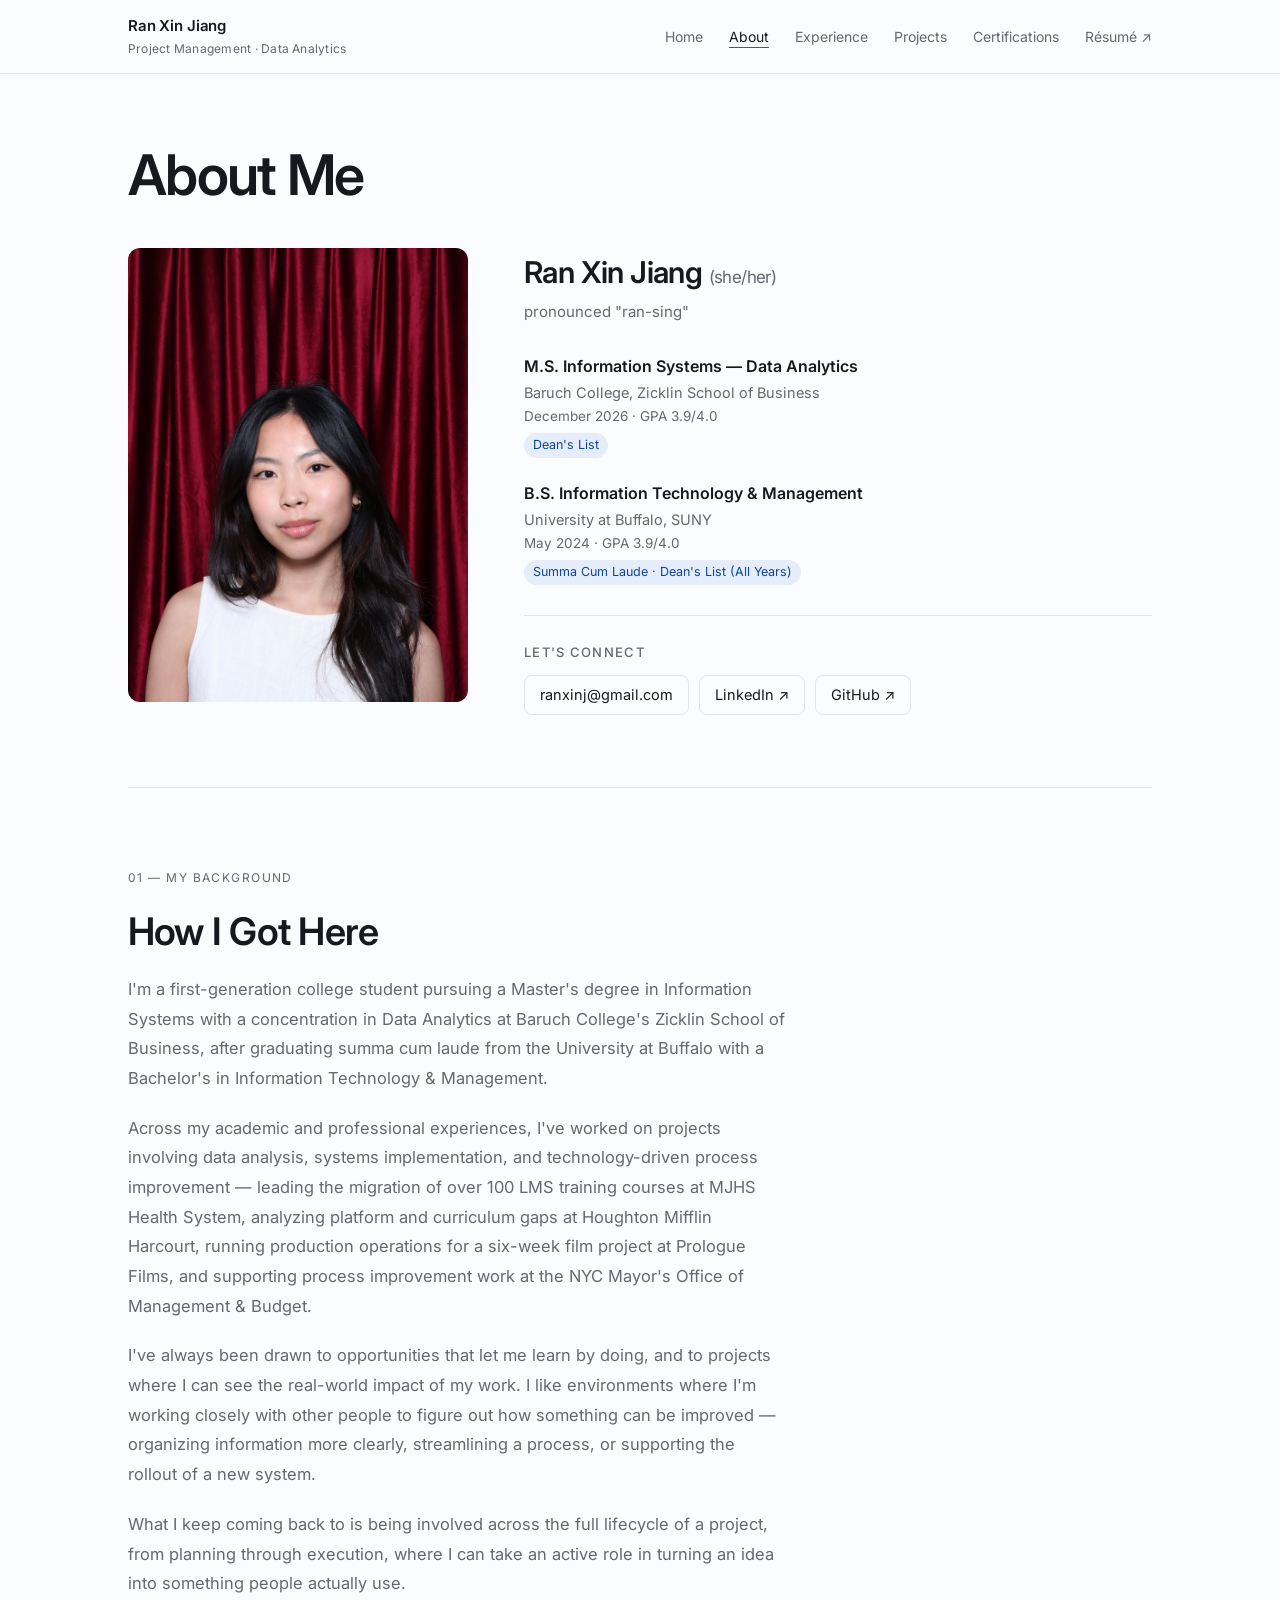
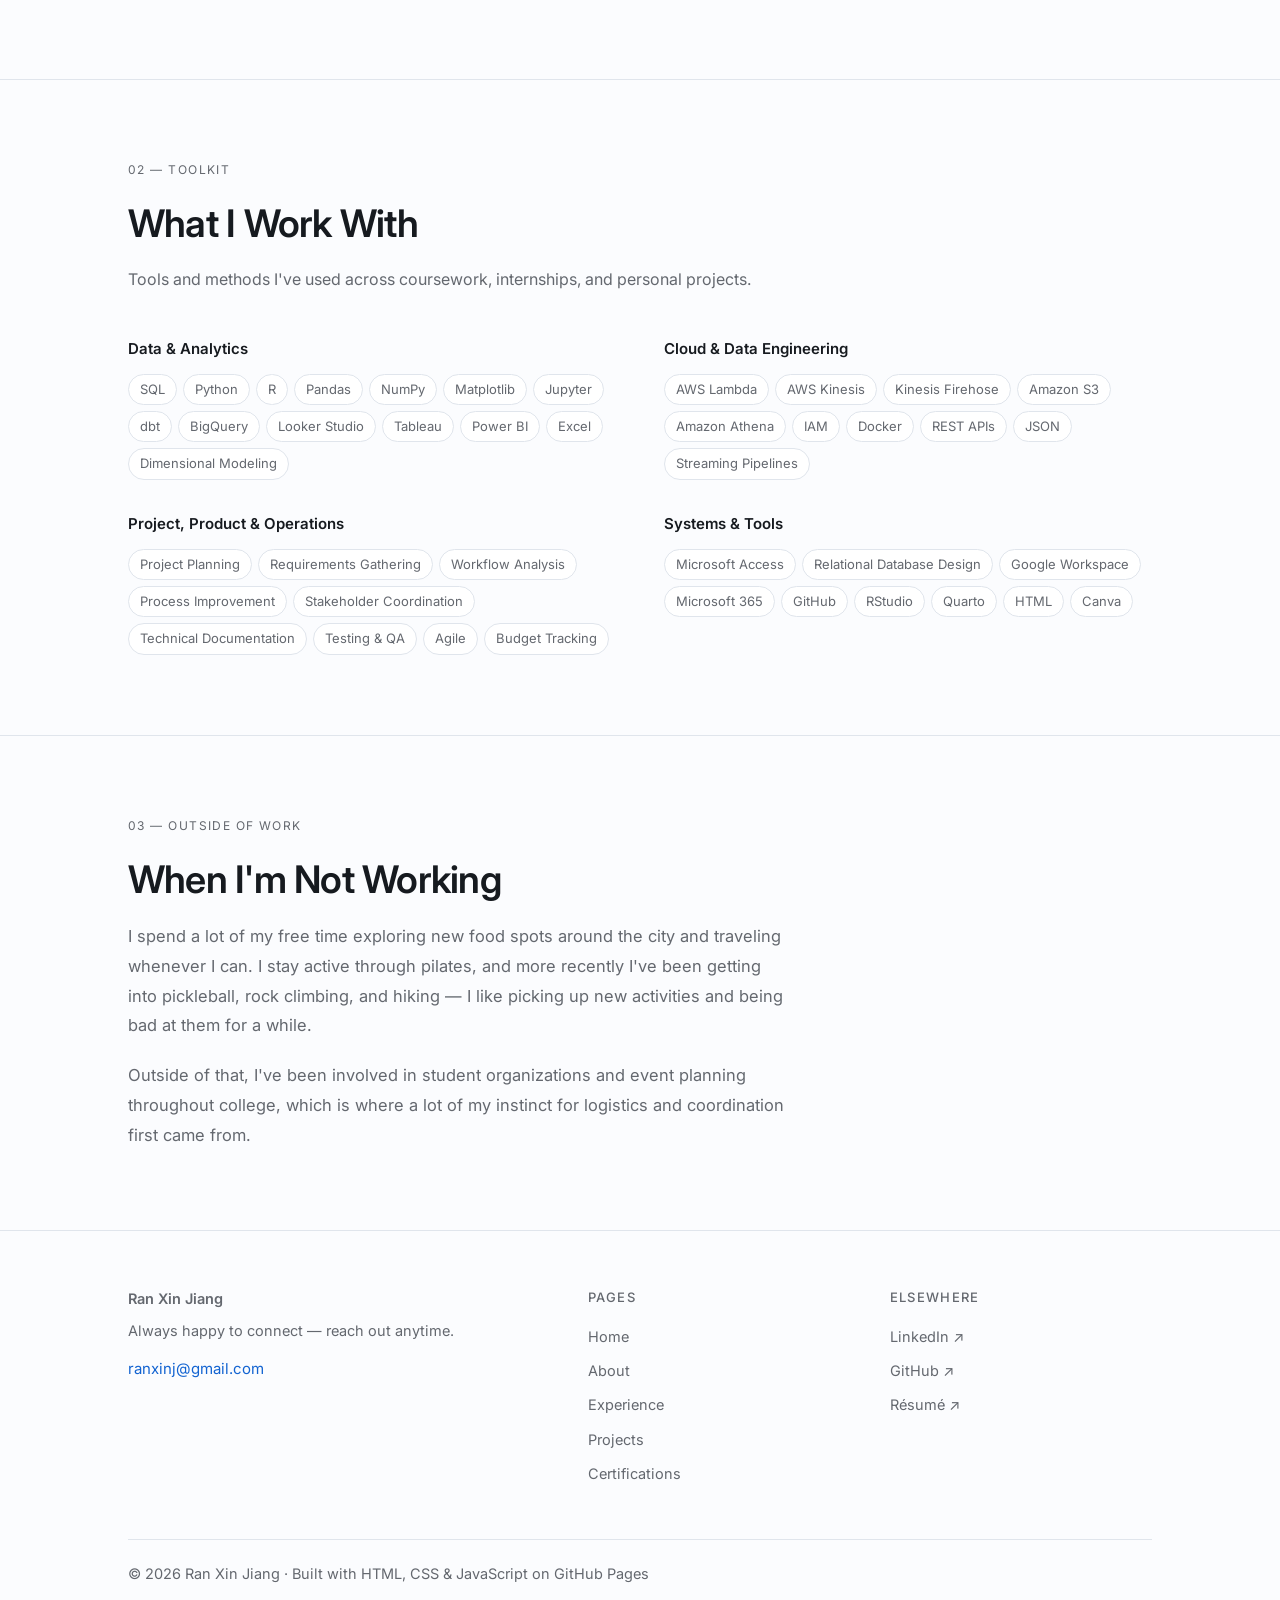
==== commit 2a34f78f: "Update about.html" ====
--- a/about.html
+++ b/about.html
@@ -43,7 +43,8 @@
       <div class="edu-item">
         <h3>M.S. Information Systems — Data Analytics</h3>
         <p>Baruch College, Zicklin School of Business</p>
-        <p class="meta">Expected December 2026 · GPA 3.9/4.0</p>
+        <p class="meta">December 2026 · GPA 3.9/4.0</p>
+        <span class="awards">Dean's List</span>
       </div>
 
       <div class="edu-item">
--- a/css/style.css
+++ b/css/style.css
@@ -702,3 +702,34 @@
   .footer-grid { grid-template-columns: 1fr; gap: 32px; }
   .section { padding: 60px 0; }
 }
+
+/* ---------- Data tables (AAPL case study) ---------- */
+.table-wrap {
+  overflow-x: auto;
+  background: var(--surface);
+  border: 1px solid var(--border);
+  border-radius: var(--radius);
+}
+.data-table { width: 100%; border-collapse: collapse; font-size: 14px; }
+.data-table th, .data-table td { padding: 10px 16px; text-align: right; border-bottom: 1px solid var(--border); }
+.data-table th:first-child, .data-table td:first-child { text-align: left; }
+.data-table thead th {
+  font-size: 11.5px;
+  text-transform: uppercase;
+  letter-spacing: .08em;
+  line-height: 1.5;
+  color: var(--accent-dark);
+  font-weight: 500;
+  background: var(--accent-soft);
+  vertical-align: bottom;
+  white-space: nowrap;
+}
+.data-table td { color: var(--muted); white-space: nowrap; font-variant-numeric: tabular-nums; }
+.data-table td:first-child { color: var(--text); }
+.data-table tbody tr:last-child td { border-bottom: none; }
+.table-note { font-size: 13px; color: var(--muted); margin-top: 10px; }
+
+@media (max-width: 860px) {
+  .data-table { font-size: 13px; }
+  .data-table th, .data-table td { padding: 9px 12px; }
+}
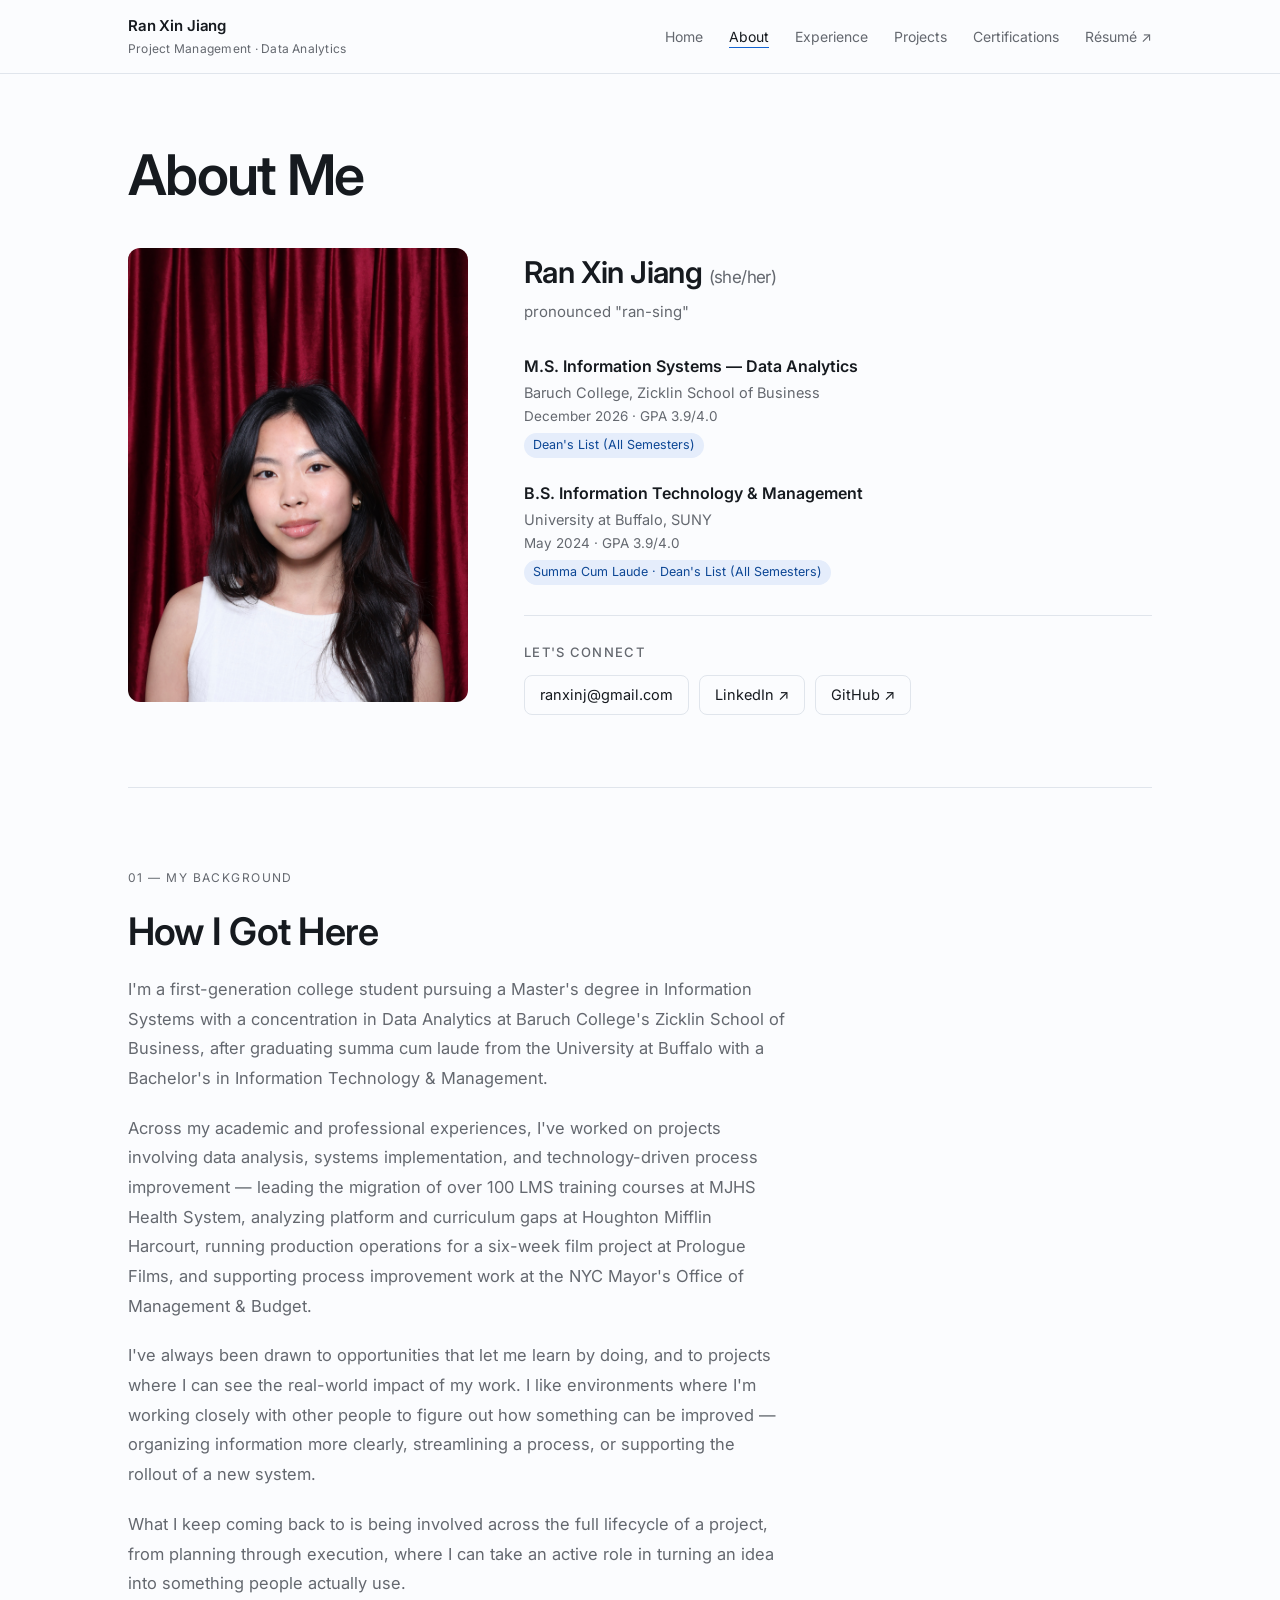
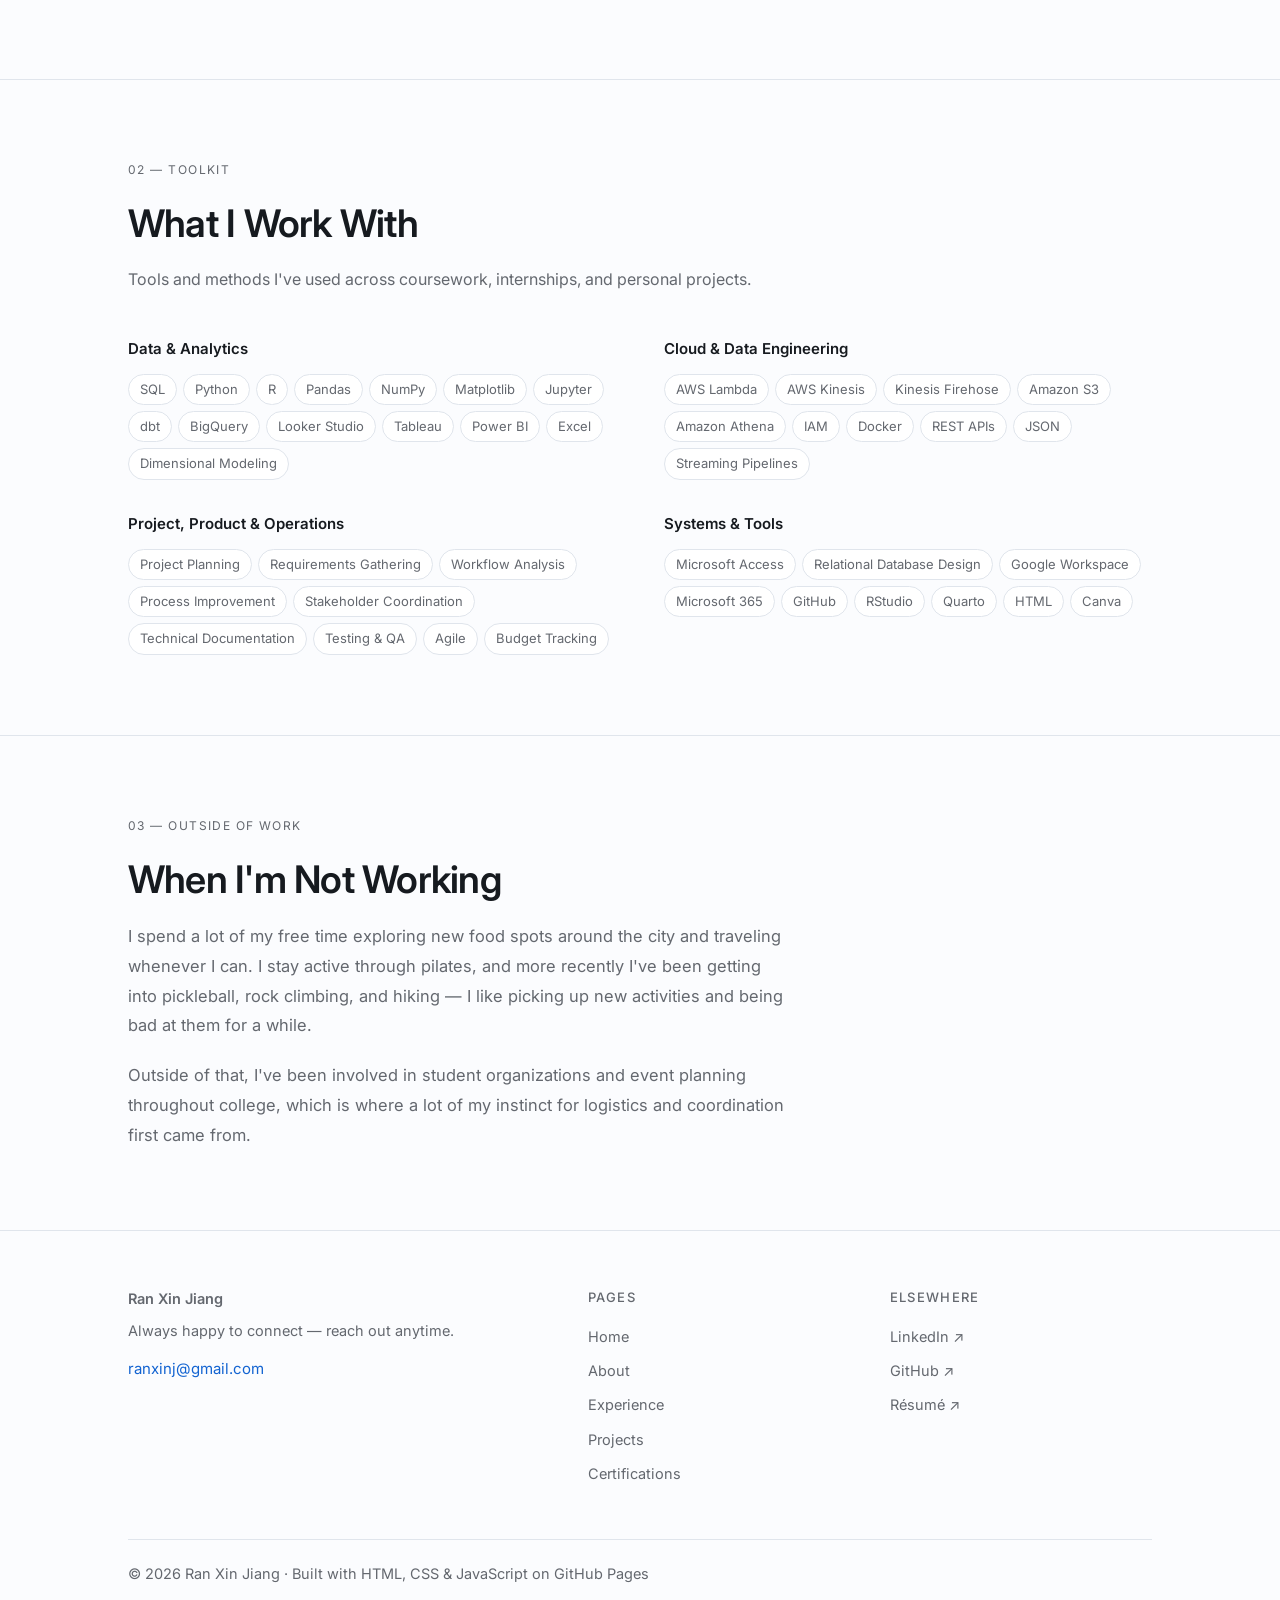
==== commit 79a4fec5: "Update about.html" ====
--- a/about.html
+++ b/about.html
@@ -1,4 +1,4 @@
-<!DOCTYPE html>
+ <!DOCTYPE html>
 <html lang="en">
 <head>
 <meta charset="utf-8">
@@ -44,14 +44,14 @@
         <h3>M.S. Information Systems — Data Analytics</h3>
         <p>Baruch College, Zicklin School of Business</p>
         <p class="meta">December 2026 · GPA 3.9/4.0</p>
-        <span class="awards">Dean's List</span>
+        <span class="awards">Dean's List (All Semesters) </span>
       </div>
 
       <div class="edu-item">
         <h3>B.S. Information Technology &amp; Management</h3>
         <p>University at Buffalo, SUNY</p>
         <p class="meta">May 2024 · GPA 3.9/4.0</p>
-        <span class="awards">Summa Cum Laude · Dean's List (All Years)</span>
+        <span class="awards">Summa Cum Laude · Dean's List (All Semesters)</span>
       </div>
 
       <div class="connect">
